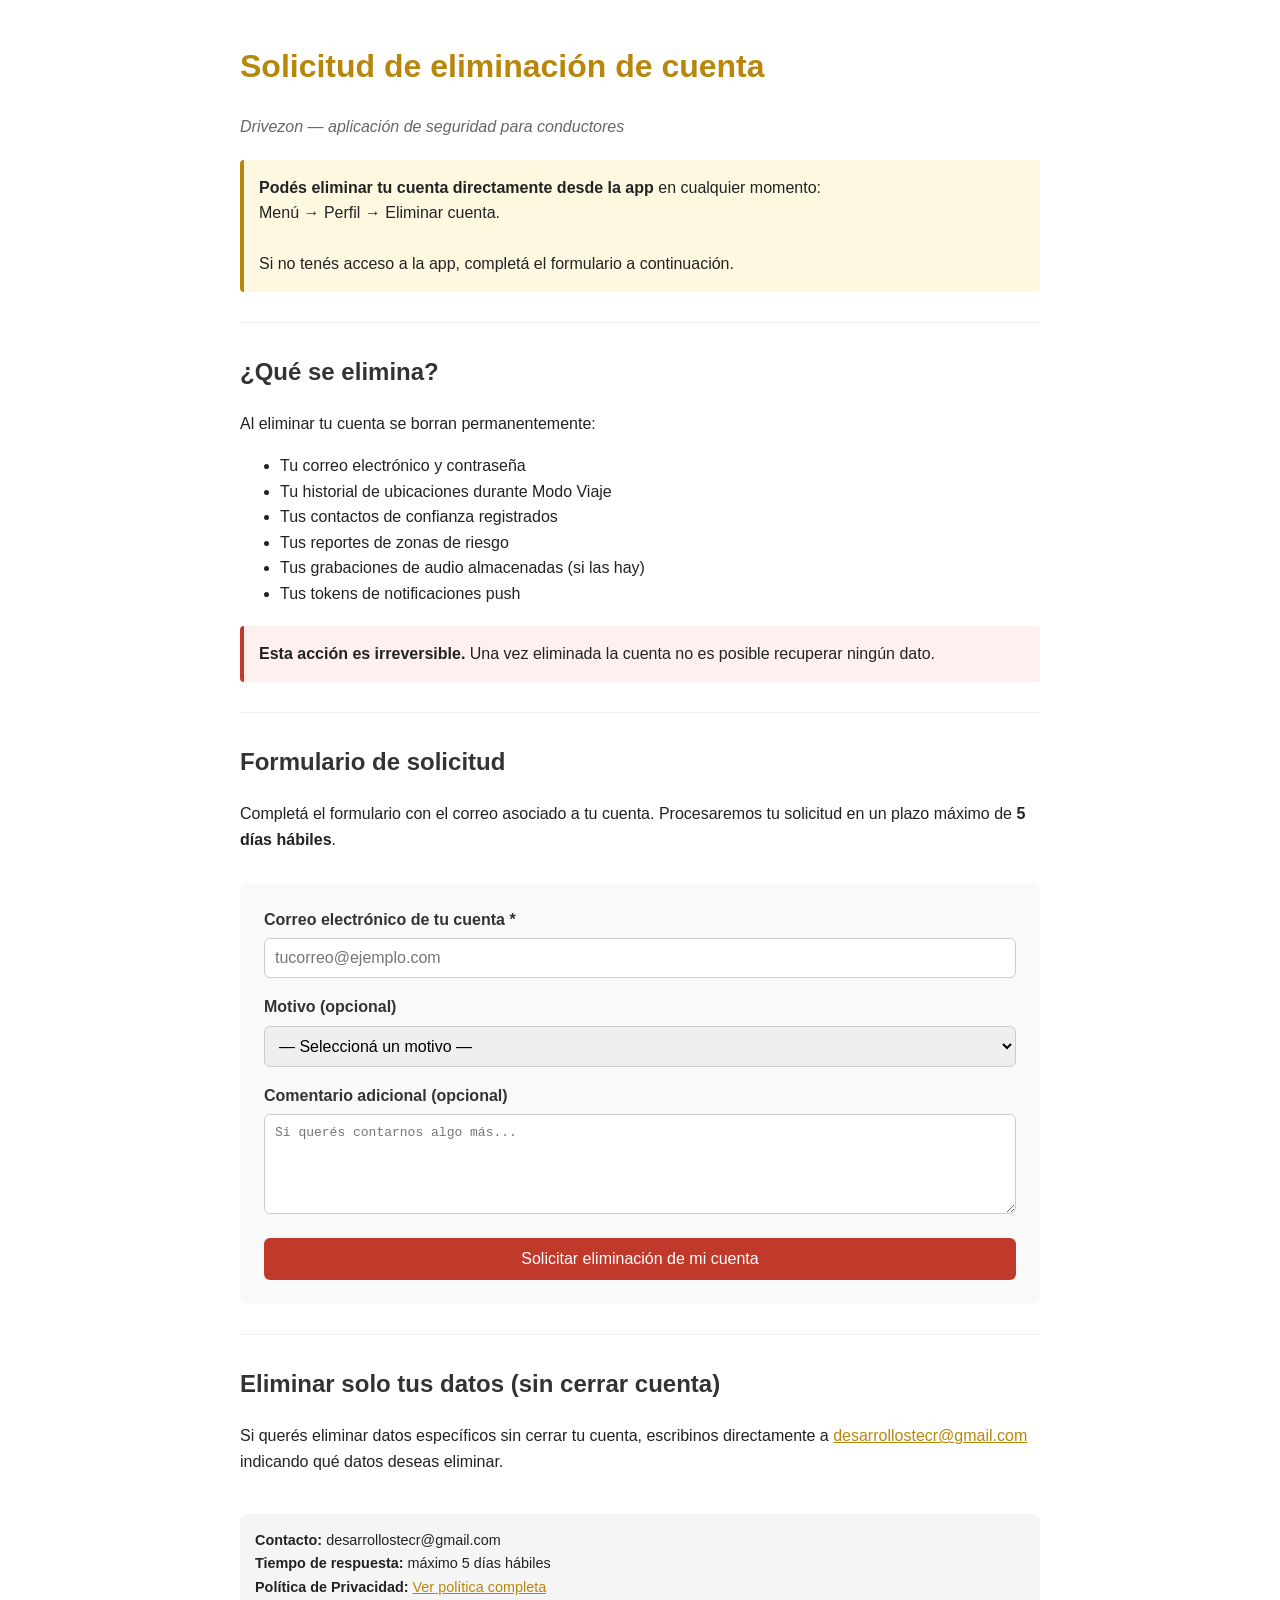
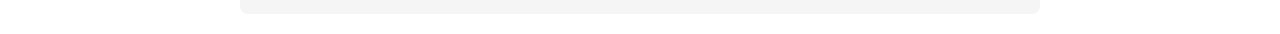
==== delete-account.html @ 51e5e5ea "Add delete-account.html" ====
<!DOCTYPE html>
<html lang="es">
<head>
  <meta charset="UTF-8">
  <meta name="viewport" content="width=device-width, initial-scale=1.0">
  <title>Eliminar cuenta — Drivezon</title>
  <style>
    body { font-family: -apple-system, sans-serif; max-width: 800px; margin: 0 auto; padding: 20px; line-height: 1.6; color: #222; background: #fff; }
    h1 { color: #B8860B; }
    h2 { color: #333; margin-top: 30px; }
    .fecha { color: #666; font-style: italic; }
    .aviso { background: #fff8e1; border-left: 4px solid #B8860B; padding: 15px; border-radius: 4px; margin: 20px 0; }
    .aviso-rojo { background: #fff0f0; border-left: 4px solid #c0392b; padding: 15px; border-radius: 4px; margin: 20px 0; }
    .nota-final { background: #f5f5f5; padding: 15px; border-radius: 8px; margin-top: 40px; font-size: 0.9em; }
    form { background: #f9f9f9; padding: 24px; border-radius: 8px; margin: 30px 0; }
    label { display: block; margin-bottom: 6px; font-weight: bold; color: #333; }
    input[type="email"], textarea, select {
      width: 100%; padding: 10px; border: 1px solid #ccc; border-radius: 6px;
      font-size: 1em; box-sizing: border-box; margin-bottom: 16px;
    }
    textarea { height: 100px; resize: vertical; }
    button[type="submit"] {
      background: #c0392b; color: white; border: none; padding: 12px 28px;
      border-radius: 6px; font-size: 1em; cursor: pointer; width: 100%;
    }
    button[type="submit"]:hover { background: #a93226; }
    .confirmacion { display: none; background: #e8f5e9; border-left: 4px solid #27ae60; padding: 15px; border-radius: 4px; margin: 20px 0; }
    hr { border: none; border-top: 1px solid #eee; margin: 30px 0; }
    a { color: #B8860B; }
  </style>
</head>
<body>

  <h1>Solicitud de eliminación de cuenta</h1>
  <p class="fecha">Drivezon — aplicación de seguridad para conductores</p>

  <div class="aviso">
    <strong>Podés eliminar tu cuenta directamente desde la app</strong> en cualquier momento:<br>
    Menú → Perfil → Eliminar cuenta.<br><br>
    Si no tenés acceso a la app, completá el formulario a continuación.
  </div>

  <hr>

  <h2>¿Qué se elimina?</h2>
  <p>Al eliminar tu cuenta se borran permanentemente:</p>
  <ul>
    <li>Tu correo electrónico y contraseña</li>
    <li>Tu historial de ubicaciones durante Modo Viaje</li>
    <li>Tus contactos de confianza registrados</li>
    <li>Tus reportes de zonas de riesgo</li>
    <li>Tus grabaciones de audio almacenadas (si las hay)</li>
    <li>Tus tokens de notificaciones push</li>
  </ul>

  <div class="aviso-rojo">
    <strong>Esta acción es irreversible.</strong> Una vez eliminada la cuenta no es posible recuperar ningún dato.
  </div>

  <hr>

  <h2>Formulario de solicitud</h2>
  <p>Completá el formulario con el correo asociado a tu cuenta. Procesaremos tu solicitud en un plazo máximo de <strong>5 días hábiles</strong>.</p>

  <form id="formEliminar">
    <label for="correo">Correo electrónico de tu cuenta *</label>
    <input type="email" id="correo" name="correo" placeholder="tucorreo@ejemplo.com" required>

    <label for="motivo">Motivo (opcional)</label>
    <select id="motivo" name="motivo">
      <option value="">— Seleccioná un motivo —</option>
      <option value="ya_no_uso">Ya no uso la aplicación</option>
      <option value="privacidad">Preocupaciones de privacidad</option>
      <option value="problemas_tecnicos">Problemas técnicos</option>
      <option value="otro">Otro</option>
    </select>

    <label for="comentario">Comentario adicional (opcional)</label>
    <textarea id="comentario" name="comentario" placeholder="Si querés contarnos algo más..."></textarea>

    <button type="submit">Solicitar eliminación de mi cuenta</button>
  </form>

  <div class="confirmacion" id="confirmacion">
    <strong>✅ Solicitud recibida.</strong><br>
    Hemos recibido tu solicitud para eliminar la cuenta asociada al correo <strong id="correoConfirmado"></strong>.<br>
    La procesaremos en un plazo máximo de 5 días hábiles y recibirás una confirmación por correo.
  </div>

  <hr>

  <h2>Eliminar solo tus datos (sin cerrar cuenta)</h2>
  <p>Si querés eliminar datos específicos sin cerrar tu cuenta, escribinos directamente a <a href="mailto:desarrollostecr@gmail.com">desarrollostecr@gmail.com</a> indicando qué datos deseas eliminar.</p>

  <div class="nota-final">
    <strong>Contacto:</strong> desarrollostecr@gmail.com<br>
    <strong>Tiempo de respuesta:</strong> máximo 5 días hábiles<br>
    <strong>Política de Privacidad:</strong> <a href="https://jaezos.github.io/drivezon-privacy/">Ver política completa</a>
  </div>

  <script>
    document.getElementById('formEliminar').addEventListener('submit', function(e) {
      e.preventDefault();
      const correo = document.getElementById('correo').value;
      const motivo = document.getElementById('motivo').value;
      const comentario = document.getElementById('comentario').value;

      // Construir el cuerpo del email
      const asunto = encodeURIComponent('Solicitud de eliminación de cuenta Drivezon');
      const cuerpo = encodeURIComponent(
        'Solicitud de eliminación de cuenta\n\n' +
        'Correo: ' + correo + '\n' +
        'Motivo: ' + (motivo || 'No especificado') + '\n' +
        'Comentario: ' + (comentario || 'Ninguno') + '\n\n' +
        'Por favor procesar esta solicitud en un plazo máximo de 5 días hábiles.'
      );

      // Mostrar confirmación visual primero
      document.getElementById('correoConfirmado').textContent = correo;
      document.getElementById('confirmacion').style.display = 'block';
      document.getElementById('formEliminar').style.display = 'none';

      // Abrir cliente de email sin redirigir la página
      const enlace = document.createElement('a');
      enlace.href = 'mailto:desarrollostecr@gmail.com?subject=' + asunto + '&body=' + cuerpo;
      enlace.style.display = 'none';
      document.body.appendChild(enlace);
      enlace.click();
      document.body.removeChild(enlace);

      window.scrollTo(0, document.getElementById('confirmacion').offsetTop - 20);
    });
  </script>

</body>
</html>
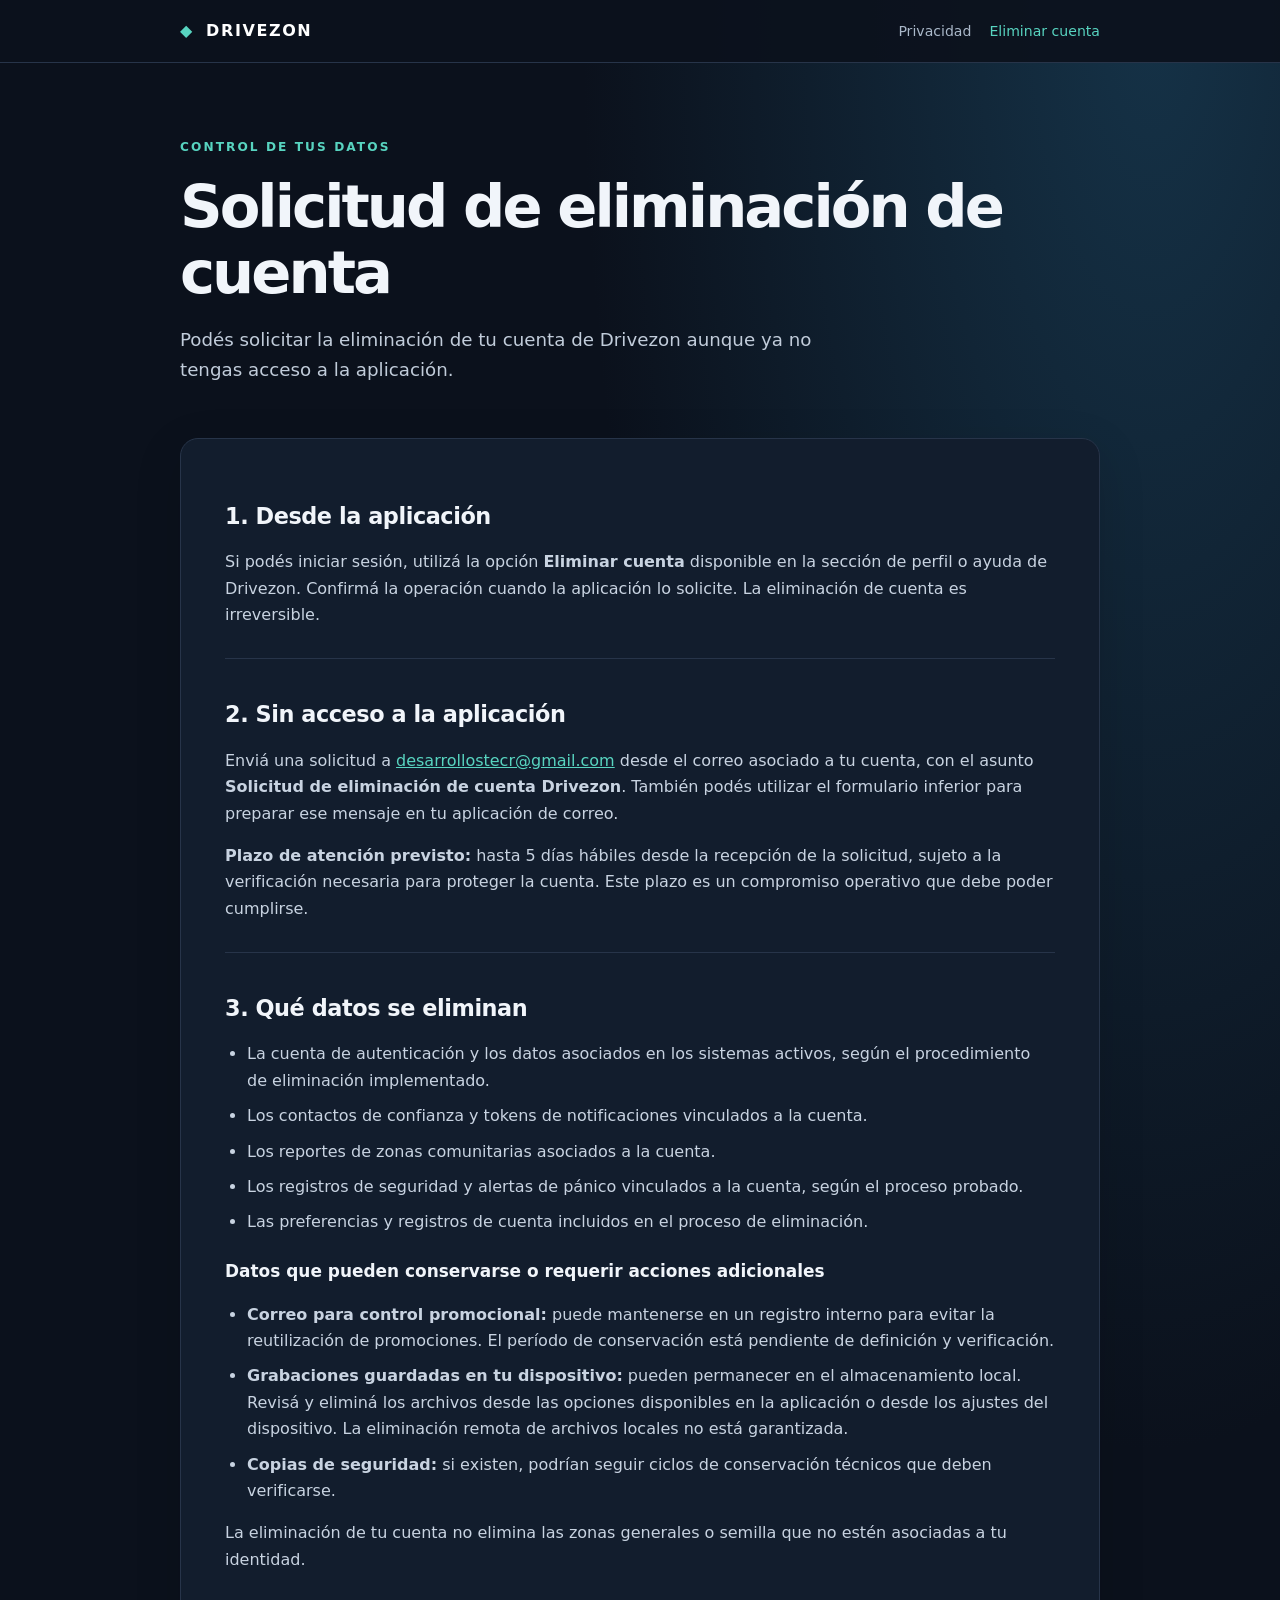
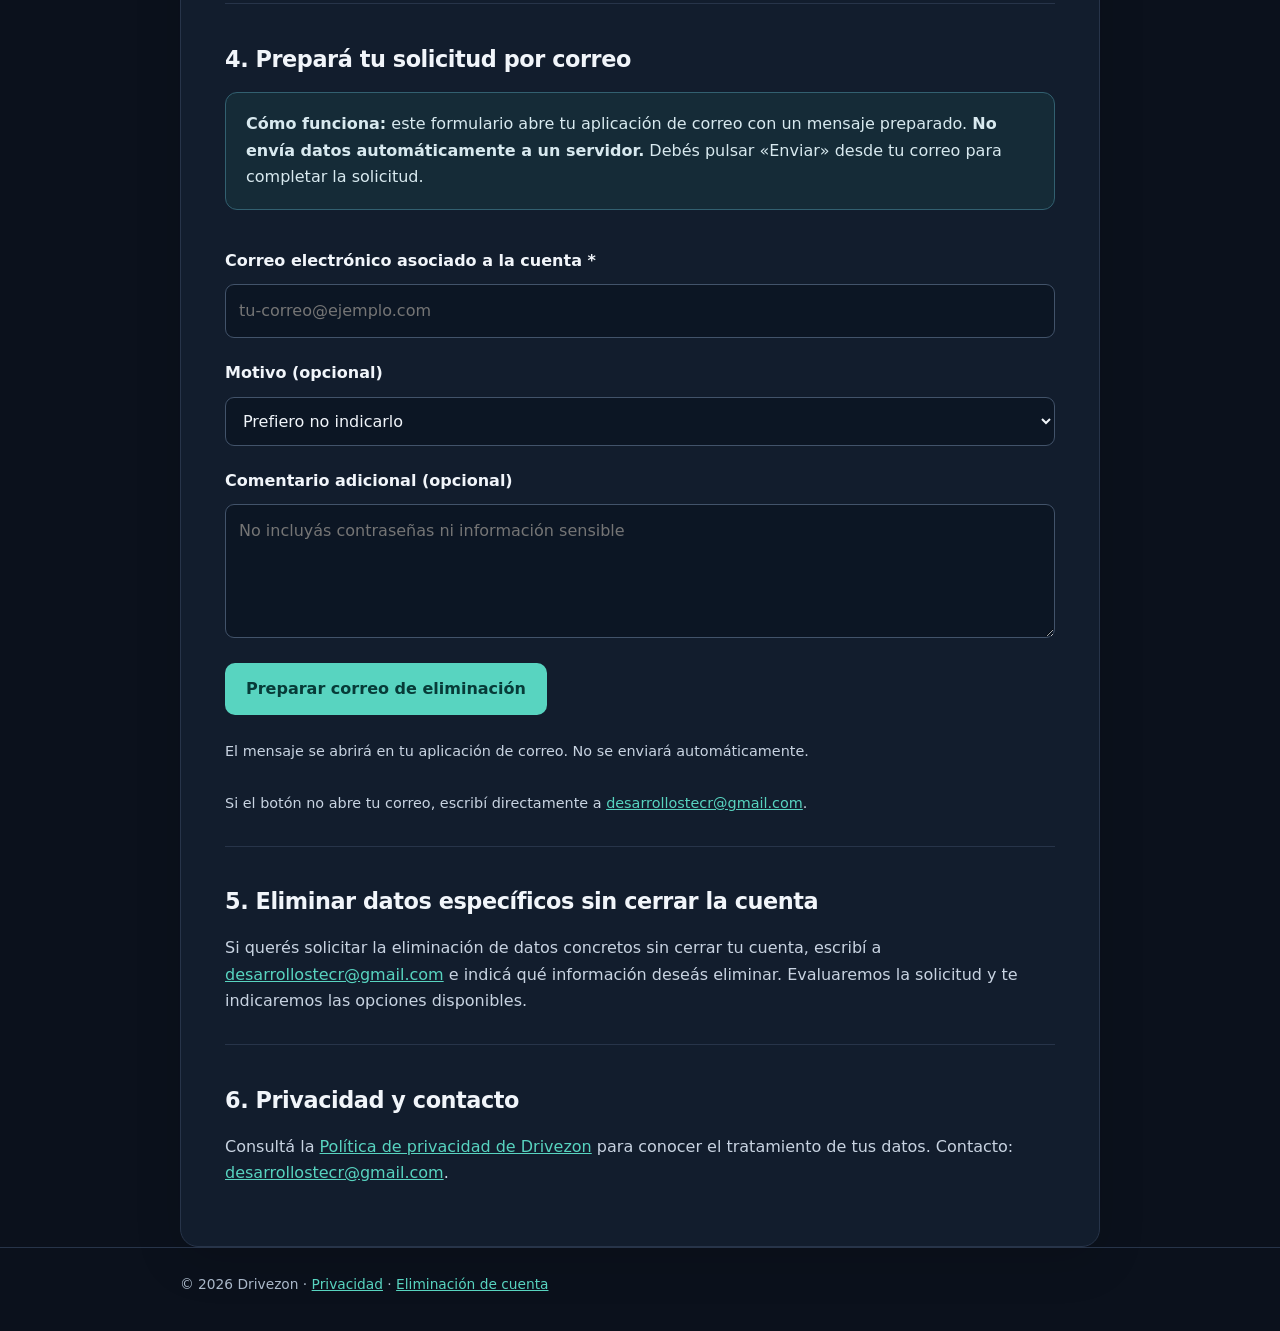
==== commit acb84af2: "Add files via upload" ====
--- a/delete-account.html
+++ b/delete-account.html
@@ -1,136 +1,31 @@
-<!DOCTYPE html>
-<html lang="es">
-<head>
-  <meta charset="UTF-8">
-  <meta name="viewport" content="width=device-width, initial-scale=1.0">
-  <title>Eliminar cuenta — Drivezon</title>
-  <style>
-    body { font-family: -apple-system, sans-serif; max-width: 800px; margin: 0 auto; padding: 20px; line-height: 1.6; color: #222; background: #fff; }
-    h1 { color: #B8860B; }
-    h2 { color: #333; margin-top: 30px; }
-    .fecha { color: #666; font-style: italic; }
-    .aviso { background: #fff8e1; border-left: 4px solid #B8860B; padding: 15px; border-radius: 4px; margin: 20px 0; }
-    .aviso-rojo { background: #fff0f0; border-left: 4px solid #c0392b; padding: 15px; border-radius: 4px; margin: 20px 0; }
-    .nota-final { background: #f5f5f5; padding: 15px; border-radius: 8px; margin-top: 40px; font-size: 0.9em; }
-    form { background: #f9f9f9; padding: 24px; border-radius: 8px; margin: 30px 0; }
-    label { display: block; margin-bottom: 6px; font-weight: bold; color: #333; }
-    input[type="email"], textarea, select {
-      width: 100%; padding: 10px; border: 1px solid #ccc; border-radius: 6px;
-      font-size: 1em; box-sizing: border-box; margin-bottom: 16px;
-    }
-    textarea { height: 100px; resize: vertical; }
-    button[type="submit"] {
-      background: #c0392b; color: white; border: none; padding: 12px 28px;
-      border-radius: 6px; font-size: 1em; cursor: pointer; width: 100%;
-    }
-    button[type="submit"]:hover { background: #a93226; }
-    .confirmacion { display: none; background: #e8f5e9; border-left: 4px solid #27ae60; padding: 15px; border-radius: 4px; margin: 20px 0; }
-    hr { border: none; border-top: 1px solid #eee; margin: 30px 0; }
-    a { color: #B8860B; }
-  </style>
-</head>
-<body>
-
-  <h1>Solicitud de eliminación de cuenta</h1>
-  <p class="fecha">Drivezon — aplicación de seguridad para conductores</p>
-
-  <div class="aviso">
-    <strong>Podés eliminar tu cuenta directamente desde la app</strong> en cualquier momento:<br>
-    Menú → Perfil → Eliminar cuenta.<br><br>
-    Si no tenés acceso a la app, completá el formulario a continuación.
-  </div>
-
-  <hr>
-
-  <h2>¿Qué se elimina?</h2>
-  <p>Al eliminar tu cuenta se borran permanentemente:</p>
-  <ul>
-    <li>Tu correo electrónico y contraseña</li>
-    <li>Tu historial de ubicaciones durante Modo Viaje</li>
-    <li>Tus contactos de confianza registrados</li>
-    <li>Tus reportes de zonas de riesgo</li>
-    <li>Tus grabaciones de audio almacenadas (si las hay)</li>
-    <li>Tus tokens de notificaciones push</li>
-  </ul>
-
-  <div class="aviso-rojo">
-    <strong>Esta acción es irreversible.</strong> Una vez eliminada la cuenta no es posible recuperar ningún dato.
-  </div>
-
-  <hr>
-
-  <h2>Formulario de solicitud</h2>
-  <p>Completá el formulario con el correo asociado a tu cuenta. Procesaremos tu solicitud en un plazo máximo de <strong>5 días hábiles</strong>.</p>
-
-  <form id="formEliminar">
-    <label for="correo">Correo electrónico de tu cuenta *</label>
-    <input type="email" id="correo" name="correo" placeholder="tucorreo@ejemplo.com" required>
-
-    <label for="motivo">Motivo (opcional)</label>
-    <select id="motivo" name="motivo">
-      <option value="">— Seleccioná un motivo —</option>
-      <option value="ya_no_uso">Ya no uso la aplicación</option>
-      <option value="privacidad">Preocupaciones de privacidad</option>
-      <option value="problemas_tecnicos">Problemas técnicos</option>
-      <option value="otro">Otro</option>
-    </select>
-
-    <label for="comentario">Comentario adicional (opcional)</label>
-    <textarea id="comentario" name="comentario" placeholder="Si querés contarnos algo más..."></textarea>
-
-    <button type="submit">Solicitar eliminación de mi cuenta</button>
-  </form>
-
-  <div class="confirmacion" id="confirmacion">
-    <strong>✅ Solicitud recibida.</strong><br>
-    Hemos recibido tu solicitud para eliminar la cuenta asociada al correo <strong id="correoConfirmado"></strong>.<br>
-    La procesaremos en un plazo máximo de 5 días hábiles y recibirás una confirmación por correo.
-  </div>
-
-  <hr>
-
-  <h2>Eliminar solo tus datos (sin cerrar cuenta)</h2>
-  <p>Si querés eliminar datos específicos sin cerrar tu cuenta, escribinos directamente a <a href="mailto:desarrollostecr@gmail.com">desarrollostecr@gmail.com</a> indicando qué datos deseas eliminar.</p>
-
-  <div class="nota-final">
-    <strong>Contacto:</strong> desarrollostecr@gmail.com<br>
-    <strong>Tiempo de respuesta:</strong> máximo 5 días hábiles<br>
-    <strong>Política de Privacidad:</strong> <a href="https://jaezos.github.io/drivezon-privacy/">Ver política completa</a>
-  </div>
-
-  <script>
-    document.getElementById('formEliminar').addEventListener('submit', function(e) {
-      e.preventDefault();
-      const correo = document.getElementById('correo').value;
-      const motivo = document.getElementById('motivo').value;
-      const comentario = document.getElementById('comentario').value;
-
-      // Construir el cuerpo del email
-      const asunto = encodeURIComponent('Solicitud de eliminación de cuenta Drivezon');
-      const cuerpo = encodeURIComponent(
-        'Solicitud de eliminación de cuenta\n\n' +
-        'Correo: ' + correo + '\n' +
-        'Motivo: ' + (motivo || 'No especificado') + '\n' +
-        'Comentario: ' + (comentario || 'Ninguno') + '\n\n' +
-        'Por favor procesar esta solicitud en un plazo máximo de 5 días hábiles.'
-      );
-
-      // Mostrar confirmación visual primero
-      document.getElementById('correoConfirmado').textContent = correo;
-      document.getElementById('confirmacion').style.display = 'block';
-      document.getElementById('formEliminar').style.display = 'none';
-
-      // Abrir cliente de email sin redirigir la página
-      const enlace = document.createElement('a');
-      enlace.href = 'mailto:desarrollostecr@gmail.com?subject=' + asunto + '&body=' + cuerpo;
-      enlace.style.display = 'none';
-      document.body.appendChild(enlace);
-      enlace.click();
-      document.body.removeChild(enlace);
-
-      window.scrollTo(0, document.getElementById('confirmacion').offsetTop - 20);
-    });
-  </script>
-
-</body>
-</html>
+<!doctype html>
+<html lang="es-CR">
+<head><meta charset="utf-8"><meta name="viewport" content="width=device-width,initial-scale=1"><meta name="description" content="Solicitá la eliminación de tu cuenta y datos de Drivezon."><title>Eliminar cuenta | Drivezon</title><link rel="stylesheet" href="styles.css"></head>
+<body><header class="top"><div class="shell nav"><a class="brand" href="index.html"><span class="shield">◆</span> DRIVEZON</a><nav aria-label="Navegación"><a href="index.html">Privacidad</a><a aria-current="page" href="delete-account.html">Eliminar cuenta</a></nav></div></header>
+<main class="shell"><div class="hero"><span class="eyebrow">CONTROL DE TUS DATOS</span><h1>Solicitud de eliminación de cuenta</h1><p class="lead">Podés solicitar la eliminación de tu cuenta de Drivezon aunque ya no tengas acceso a la aplicación.</p></div>
+<article class="content"><section><h2>1. Desde la aplicación</h2><p>Si podés iniciar sesión, utilizá la opción <strong>Eliminar cuenta</strong> disponible en la sección de perfil o ayuda de Drivezon. Confirmá la operación cuando la aplicación lo solicite. La eliminación de cuenta es irreversible.</p></section>
+<section><h2>2. Sin acceso a la aplicación</h2><p>Enviá una solicitud a <a href="mailto:desarrollostecr@gmail.com">desarrollostecr@gmail.com</a> desde el correo asociado a tu cuenta, con el asunto <strong>Solicitud de eliminación de cuenta Drivezon</strong>. También podés utilizar el formulario inferior para preparar ese mensaje en tu aplicación de correo.</p><p><strong>Plazo de atención previsto:</strong> hasta 5 días hábiles desde la recepción de la solicitud, sujeto a la verificación necesaria para proteger la cuenta. Este plazo es un compromiso operativo que debe poder cumplirse.</p></section>
+<section><h2>3. Qué datos se eliminan</h2><ul><li>La cuenta de autenticación y los datos asociados en los sistemas activos, según el procedimiento de eliminación implementado.</li><li>Los contactos de confianza y tokens de notificaciones vinculados a la cuenta.</li><li>Los reportes de zonas comunitarias asociados a la cuenta.</li><li>Los registros de seguridad y alertas de pánico vinculados a la cuenta, según el proceso probado.</li><li>Las preferencias y registros de cuenta incluidos en el proceso de eliminación.</li></ul><h3>Datos que pueden conservarse o requerir acciones adicionales</h3><ul><li><strong>Correo para control promocional:</strong> puede mantenerse en un registro interno para evitar la reutilización de promociones. El período de conservación está pendiente de definición y verificación.</li><li><strong>Grabaciones guardadas en tu dispositivo:</strong> pueden permanecer en el almacenamiento local. Revisá y eliminá los archivos desde las opciones disponibles en la aplicación o desde los ajustes del dispositivo. La eliminación remota de archivos locales no está garantizada.</li><li><strong>Copias de seguridad:</strong> si existen, podrían seguir ciclos de conservación técnicos que deben verificarse.</li></ul><p>La eliminación de tu cuenta no elimina las zonas generales o semilla que no estén asociadas a tu identidad.</p></section>
+<section><h2>4. Prepará tu solicitud por correo</h2><div class="notice"><strong>Cómo funciona:</strong> este formulario abre tu aplicación de correo con un mensaje preparado. <strong>No envía datos automáticamente a un servidor.</strong> Debés pulsar «Enviar» desde tu correo para completar la solicitud.</div>
+<form id="deletionForm" class="form"><label for="email">Correo electrónico asociado a la cuenta <span aria-hidden="true">*</span></label><input id="email" name="email" type="email" required autocomplete="email" placeholder="tu-correo@ejemplo.com"><label for="reason">Motivo (opcional)</label><select id="reason" name="reason"><option value="">Prefiero no indicarlo</option><option>Ya no utilizo la aplicación</option><option>Privacidad</option><option>Problemas técnicos</option><option>Otro motivo</option></select><label for="comment">Comentario adicional (opcional)</label><textarea id="comment" name="comment" rows="4" maxlength="1500" placeholder="No incluyás contraseñas ni información sensible"></textarea><button type="submit" class="button">Preparar correo de eliminación</button><p id="formStatus" class="hint" role="status" aria-live="polite">El mensaje se abrirá en tu aplicación de correo. No se enviará automáticamente.</p></form>
+<p class="hint">Si el botón no abre tu correo, escribí directamente a <a href="mailto:desarrollostecr@gmail.com?subject=Solicitud%20de%20eliminaci%C3%B3n%20de%20cuenta%20Drivezon">desarrollostecr@gmail.com</a>.</p></section>
+<section><h2>5. Eliminar datos específicos sin cerrar la cuenta</h2><p>Si querés solicitar la eliminación de datos concretos sin cerrar tu cuenta, escribí a <a href="mailto:desarrollostecr@gmail.com">desarrollostecr@gmail.com</a> e indicá qué información deseás eliminar. Evaluaremos la solicitud y te indicaremos las opciones disponibles.</p></section>
+<section><h2>6. Privacidad y contacto</h2><p>Consultá la <a href="index.html">Política de privacidad de Drivezon</a> para conocer el tratamiento de tus datos. Contacto: <a href="mailto:desarrollostecr@gmail.com">desarrollostecr@gmail.com</a>.</p></section></article></main>
+<footer><div class="shell">© 2026 Drivezon · <a href="index.html">Privacidad</a> · <a href="delete-account.html">Eliminación de cuenta</a></div></footer>
+<script>
+(function(){
+ const form=document.getElementById('deletionForm');
+ form.addEventListener('submit',function(event){
+  event.preventDefault();
+  if(!form.reportValidity()) return;
+  const email=document.getElementById('email').value.trim();
+  const reason=document.getElementById('reason').value;
+  const comment=document.getElementById('comment').value.trim();
+  const subject='Solicitud de eliminación de cuenta Drivezon';
+  const body=['Solicito la eliminación de mi cuenta de Drivezon.','', 'Correo asociado a mi cuenta: '+email,'Motivo: '+(reason||'No indicado'),'Comentario: '+(comment||'Sin comentarios'),'','Entiendo que la solicitud puede requerir verificación de titularidad.'].join('\n');
+  const url='mailto:desarrollostecr@gmail.com?subject='+encodeURIComponent(subject)+'&body='+encodeURIComponent(body);
+  document.getElementById('formStatus').textContent='Se está abriendo tu correo. La solicitud solo se completa cuando enviás el mensaje desde tu aplicación de correo.';
+  window.location.href=url;
+ });
+})();
+</script></body></html>
--- a/styles.css
+++ b/styles.css
@@ -0,0 +1 @@
+:root{color-scheme:dark;--bg:#0b111c;--panel:#121d2d;--line:#273449;--text:#f1f5fa;--muted:#aab8c9;--accent:#58d4c0;--accent-dark:#073b38}*{box-sizing:border-box}html{scroll-behavior:smooth}body{margin:0;background:radial-gradient(ellipse at 90% 0%,#153247 0,transparent 35%),var(--bg);color:var(--text);font:16px/1.65 system-ui,-apple-system,Segoe UI,Roboto,Arial,sans-serif}a{color:var(--accent)}a:hover{text-decoration:none}.shell{width:min(100% - 36px,920px);margin:auto}.top{border-bottom:1px solid var(--line);background:#0b111ce8}.nav{display:flex;align-items:center;justify-content:space-between;gap:15px;padding:18px 0}.brand{color:white;text-decoration:none;font-weight:850;letter-spacing:.1em}.shield{color:var(--accent);margin-right:5px}.nav nav{display:flex;gap:18px}.nav nav a{font-size:.88rem;color:var(--muted);text-decoration:none}.nav nav a[aria-current=page],.nav nav a:hover{color:var(--accent)}.hero{padding:70px 0 35px}.eyebrow{color:var(--accent);font-size:.76rem;letter-spacing:.17em;font-weight:750}.hero h1{font-size:clamp(2.1rem,6vw,3.7rem);letter-spacing:-.05em;line-height:1.12;margin:14px 0 16px}.lead{color:#c1ccda;font-size:1.14rem;max-width:690px}.meta,.hint{color:var(--muted);font-size:.9rem}.notice{background:#152b37;border:1px solid #326070;border-radius:12px;padding:18px 20px;margin:18px 0 26px;color:#d8e9ef}.content{background:var(--panel);border:1px solid var(--line);border-radius:18px;padding:clamp(20px,5vw,44px);box-shadow:0 14px 48px #0002}.content section+section{border-top:1px solid var(--line);margin-top:30px;padding-top:22px}.content h2{font-size:1.4rem;letter-spacing:-.02em;line-height:1.3}.content h3{font-size:1.06rem;margin:22px 0 4px}.content p,.content li{color:#c8d3e1}.content li{margin:9px 0}.content ul{padding-left:22px}.cta{text-align:center;padding:50px 0 75px}.button{display:inline-block;background:var(--accent);color:var(--accent-dark);font-weight:800;border:0;border-radius:10px;padding:13px 21px;text-decoration:none;cursor:pointer;font:inherit;font-weight:800}.button:hover{background:#91e8db}footer{border-top:1px solid var(--line);color:var(--muted);padding:25px 0 35px;font-size:.86rem}.form{display:flex;flex-direction:column;gap:10px;margin-top:20px}.form label{font-weight:700;margin-top:12px}.form input,.form select,.form textarea{width:100%;background:#0c1624;border:1px solid #42536a;border-radius:9px;padding:13px;color:var(--text);font:inherit}.form input:focus,.form select:focus,.form textarea:focus{outline:2px solid var(--accent);outline-offset:2px}.form button{align-self:flex-start;margin-top:15px}@media(max-width:500px){.nav{align-items:flex-start;flex-direction:column}.hero{padding-top:45px}.nav nav{gap:22px}}
